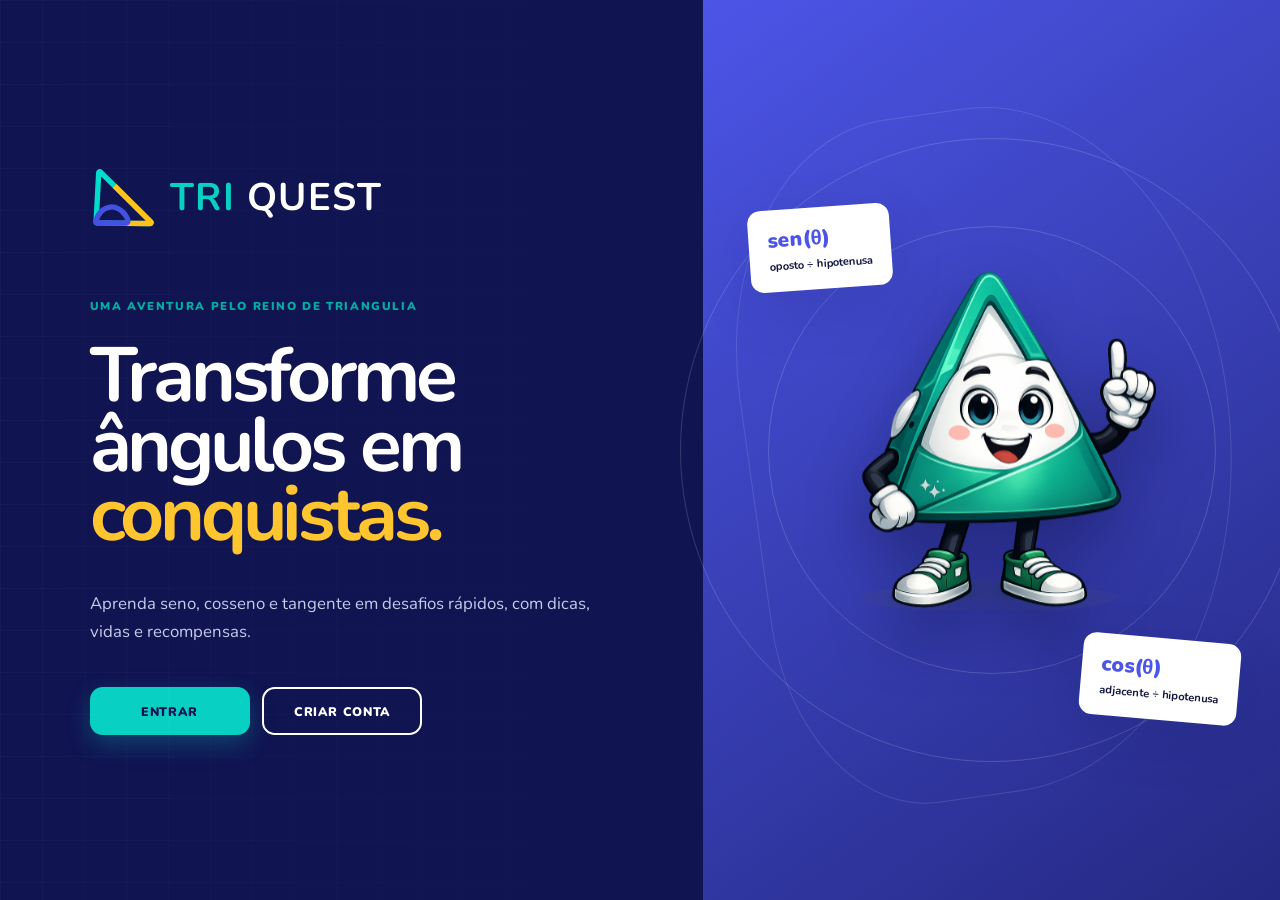
==== index.html @ 1387e1e5 "feat: add main application pages and functionality for TriQuest - Created `entrar.html` for user log" ====
<!doctype html>
<html lang="pt-BR">
  <head>
    <meta charset="utf-8">
    <meta name="viewport" content="width=device-width,initial-scale=1,viewport-fit=cover">
    <meta name="theme-color" content="#101451">
    <meta name="description" content="TriQuest — aprenda razões trigonométricas jogando.">
    <title>
      TriQuest — Trigonometria com diversão
    </title>
    <link rel="icon" href="assets/logo.svg" type="image/svg+xml">
    <link rel="preconnect" href="https://fonts.googleapis.com">
    <link rel="preconnect" href="https://fonts.gstatic.com" crossorigin>
    <link href="https://fonts.googleapis.com/css2?family=Nunito:wght@400;600;700;800;900&display=swap" rel="stylesheet">
    <link rel="stylesheet" href="css/styles.css">
  </head>
  <body class="page-landing">
    <a class="skip-link" href="#conteudo">
      Pular para o conteúdo
    </a>
    <main id="conteudo" class="landing-shell">
      <section class="landing-copy">
        <div class="landing-brand">
          <img src="assets/logo.svg" alt="Símbolo triangular do TriQuest">
          <h1>
            <span>
              TRI
            </span>
            QUEST
          </h1>
        </div>
        <p class="eyebrow">
          Uma aventura pelo Reino de Triangulia
        </p>
        <h2>
          Transforme ângulos em
          <em>
            conquistas.
          </em>
        </h2>
        <p class="landing-description">
          Aprenda seno, cosseno e tangente em desafios rápidos, com dicas, vidas e recompensas.
        </p>
        <div class="landing-actions">
          <a class="button button-primary" href="entrar.html">
            Entrar
          </a>
          <a class="button button-secondary" href="cadastro.html">
            Criar conta
          </a>
        </div>
      </section>
      <aside class="landing-preview" aria-label="Prévia do jogo">
        <div class="orbit orbit-one">
        </div>
        <div class="orbit orbit-two">
        </div>
        <img src="assets/mascote_apontando.svg" alt="Mascote triangular do TriQuest apontando">
        <div class="formula-card">
          <span>
            sen(θ)
          </span>
          <b>
            oposto ÷ hipotenusa
          </b>
        </div>
        <div class="formula-card formula-card-alt">
          <span>
            cos(θ)
          </span>
          <b>
            adjacente ÷ hipotenusa
          </b>
        </div>
      </aside>
    </main>
    <div id="toast" class="toast" role="status" aria-live="polite" hidden>
    </div>
    <script src="js/api.js">
    </script>
    <script src="js/game-engine.js">
    </script>
    <script src="js/app.js" defer>
    </script>
  </body>
</html>
---- css/styles.css ----
:root {
  --navy: #101451;
  --navy-2: #171c69;
  --ink: #111742;
  --teal: #08d1c4;
  --teal-dark: #04aca3;
  --indigo: #4c55e7;
  --gold: #ffc52f;
  --coral: #ff6578;
  --paper: #f3f6fb;
  --white: #fff;
  --muted: #68708f;
  --line: #dfe4ef;
  --shadow: 0 18px 55px rgba(13,20,81,.13);
  --radius: 1.25rem;
  --ease: 220ms cubic-bezier(.2,.8,.2,1);
}
* {
  box-sizing: border-box;
}

html {
  font-size: 16px;
  scroll-behavior: smooth;
}

body {
  margin: 0;
  min-height: 100dvh;
  font-family: "Nunito",sans-serif;
  color: var(--ink);
  background: var(--paper);
}

button,
input {
  font: inherit;
}

a {
  color: inherit;
}

img {
  display: block;
  max-width: 100%;
}

button,
a {
  -webkit-tap-highlight-color: transparent;
}

.skip-link {
  position: fixed;
  top: -4rem;
  left: 1rem;
  z-index: 20;
  background: #fff;
  padding: .75rem 1rem;
  border-radius: .5rem;
}

.skip-link:focus {
  top: 1rem;
}

:focus-visible {
  outline: 3px solid var(--gold);
  outline-offset: 3px;
}

.eyebrow {
  text-transform: uppercase;
  letter-spacing: .14em;
  font-size: .72rem;
  font-weight: 900;
  color: var(--teal-dark);
}

.button {
  min-height: 3rem;
  border: 0;
  border-radius: .8rem;
  padding: .82rem 1.4rem;
  display: inline-flex;
  align-items: center;
  justify-content: center;
  gap: .55rem;
  text-decoration: none;
  text-transform: uppercase;
  letter-spacing: .05em;
  font-size: .78rem;
  font-weight: 900;
  cursor: pointer;
  transition: transform var(--ease),box-shadow var(--ease),background var(--ease);
}

.button:hover {
  transform: translateY(-2px);
}

.button:active {
  transform: translateY(1px) scale(.985);
}

.button:disabled {
  opacity: .48;
  cursor: not-allowed;
  transform: none;
}

.button-primary {
  background: var(--teal);
  color: var(--navy);
  box-shadow: 0 9px 25px rgba(8,209,196,.25);
}

.button-primary:hover {
  background: #20ded2;
  box-shadow: 0 13px 30px rgba(8,209,196,.32);
}

.button-secondary {
  border: 2px solid currentColor;
  background: transparent;
  color: inherit;
}

.button-light {
  background: #fff;
  color: var(--indigo);
}

.site-header {
  height: 4.75rem;
  background: var(--navy);
  color: #fff;
  padding: 0 clamp(1rem,4vw,4.5rem);
  display: flex;
  align-items: center;
  justify-content: space-between;
  position: relative;
  z-index: 5;
}

.brand,
.auth-brand {
  display: flex;
  align-items: center;
  gap: .55rem;
  text-decoration: none;
  font-size: 1.08rem;
  font-weight: 900;
  letter-spacing: .03em;
}

.brand img {
  width: 2.3rem;
}

.brand span {
  color: var(--teal);
}

.brand b {
  color: #fff;
}

.desktop-nav {
  display: flex;
  align-items: center;
  gap: .4rem;
}

.desktop-nav a {
  padding: .7rem 1rem;
  text-decoration: none;
  border-radius: .7rem;
  color: #cdd2f3;
  font-weight: 800;
  font-size: .86rem;
}

.desktop-nav a:hover,
.desktop-nav a.active {
  background: rgba(255,255,255,.1);
  color: #fff;
}

.header-actions {
  display: flex;
  gap: .65rem;
  align-items: center;
}

.user-chip {
  font-size: .8rem;
  font-weight: 800;
  background: rgba(255,255,255,.1);
  padding: .55rem .8rem;
  border-radius: .65rem;
}

.icon-button {
  width: 2.4rem;
  height: 2.4rem;
  border: 0;
  border-radius: .65rem;
  color: #fff;
  background: rgba(255,255,255,.1);
  cursor: pointer;
}

.mobile-nav {
  display: none;
}
/* landing */
.page-landing {
  background: var(--navy);
  color: #fff;
}

.landing-shell {
  min-height: 100dvh;
  display: grid;
  grid-template-columns: minmax(0,1fr) minmax(28rem,.82fr);
  overflow: hidden;
}

.landing-copy {
  padding: clamp(2rem,7vw,8rem);
  display: flex;
  flex-direction: column;
  justify-content: center;
  align-items: flex-start;
  position: relative;
}

.landing-copy:before {
  content: "";
  position: absolute;
  inset: 0;
  background-image: linear-gradient(rgba(255,255,255,.025) 1px,transparent 1px),linear-gradient(90deg,rgba(255,255,255,.025) 1px,transparent 1px);
  background-size: 42px 42px;
  mask-image: linear-gradient(to right,#000,transparent);
  pointer-events: none;
}

.landing-brand {
  display: flex;
  align-items: center;
  gap: 1rem;
  margin-bottom: 3.5rem;
}

.landing-brand img {
  width: 4rem;
}

.landing-brand h1 {
  font-size: clamp(1.8rem,3vw,2.65rem);
  margin: 0;
  letter-spacing: .04em;
}

.landing-brand h1 span {
  color: var(--teal);
}

.landing-copy h2 {
  font-size: clamp(3rem,6vw,6.6rem);
  line-height: .9;
  letter-spacing: -.055em;
  max-width: 11ch;
  margin: 1rem 0 1.5rem;
  text-wrap: balance;
}

.landing-copy h2 em {
  font-style: normal;
  color: var(--gold);
}

.landing-description {
  color: #c6cbea;
  max-width: 35rem;
  line-height: 1.7;
  font-size: 1.05rem;
}

.landing-actions {
  display: flex;
  gap: .8rem;
  margin-top: 1.5rem;
}

.landing-actions .button {
  min-width: 10rem;
}

.landing-preview {
  position: relative;
  background: linear-gradient(145deg,var(--indigo),#242982);
  display: flex;
  align-items: center;
  justify-content: center;
  isolation: isolate;
}

.landing-preview:after {
  content: "";
  position: absolute;
  inset: 12% 8%;
  border: 1px solid rgba(255,255,255,.12);
  border-radius: 45% 55% 65% 35%;
  transform: rotate(-8deg);
  z-index: -1;
}

.landing-preview>img {
  width: min(72%,38rem);
  filter: drop-shadow(0 28px 30px rgba(4,7,40,.35));
  animation: float 4s ease-in-out infinite;
}

.orbit {
  position: absolute;
  border: 1px solid rgba(255,255,255,.16);
  border-radius: 50%;
  width: 28rem;
  height: 28rem;
}

.orbit-two {
  width: 39rem;
  height: 39rem;
}

.formula-card {
  position: absolute;
  left: 8%;
  top: 23%;
  padding: 1rem 1.2rem;
  background: #fff;
  color: var(--ink);
  border-radius: .8rem;
  box-shadow: var(--shadow);
  transform: rotate(-4deg);
}

.formula-card span {
  display: block;
  color: var(--indigo);
  font-weight: 900;
  font-size: 1.3rem;
}

.formula-card b {
  font-size: .7rem;
}

.formula-card-alt {
  left: auto;
  right: 7%;
  top: auto;
  bottom: 20%;
  transform: rotate(5deg);
}

@keyframes float {
  50% {
    transform: translateY(-12px);
  }
}
/* auth */
.page-login,
.page-signup {
  background: var(--navy);
}

.auth-shell {
  min-height: 100dvh;
  display: grid;
  grid-template-columns: minmax(0,1fr) minmax(22rem,.7fr);
  align-items: center;
  padding: clamp(1.25rem,5vw,5rem);
  gap: clamp(2rem,6vw,7rem);
  color: #fff;
  position: relative;
}

.auth-brand {
  position: absolute;
  top: 2rem;
  left: clamp(1.25rem,5vw,5rem);
}

.auth-brand img {
  width: 2.7rem;
}

.auth-brand span {
  color: var(--teal);
}

.auth-brand b {
  color: #fff;
}

.auth-card {
  width: min(100%,34rem);
  margin: auto;
  background: #fff;
  color: var(--ink);
  padding: clamp(1.5rem,4vw,3.2rem);
  border-radius: 1.5rem;
  box-shadow: 0 30px 70px rgba(3,6,35,.35);
}

.auth-heading h1 {
  font-size: clamp(2rem,4vw,3.25rem);
  letter-spacing: -.04em;
  margin: .5rem 0;
}

.auth-heading p {
  color: var(--muted);
  line-height: 1.6;
}

.auth-card form {
  display: grid;
  gap: 1rem;
  margin-top: 2rem;
}

.auth-card label {
  display: grid;
  gap: .4rem;
  font-size: .8rem;
  font-weight: 900;
}

.auth-card input {
  width: 100%;
  min-height: 3.25rem;
  padding: .8rem 1rem;
  border: 2px solid var(--line);
  border-radius: .75rem;
  outline: none;
  color: var(--ink);
}

.auth-card input:focus {
  border-color: var(--teal-dark);
  box-shadow: 0 0 0 4px rgba(8,209,196,.11);
}

.auth-card form .button {
  width: 100%;
  margin-top: .3rem;
}

.form-message {
  min-height: 1.2rem;
  margin: 0;
  color: #d83a53;
  font-size: .8rem;
  font-weight: 700;
}

.form-message.success {
  color: #087e77;
}

.auth-switch {
  text-align: center;
  color: var(--muted);
  font-size: .88rem;
  margin: 1.4rem 0 0;
}

.auth-switch a {
  color: var(--indigo);
  font-weight: 900;
}

.button-loader {
  width: 1rem;
  height: 1rem;
  border: 2px solid currentColor;
  border-right-color: transparent;
  border-radius: 50%;
  animation: spin .7s linear infinite;
}

@keyframes spin {
  to {
    transform: rotate(360deg);
  }
}

.auth-art {
  text-align: center;
  max-width: 28rem;
  justify-self: center;
}

.auth-art img {
  height: min(50vh,30rem);
  margin: auto;
  filter: drop-shadow(0 24px 30px rgba(0,0,0,.25));
}

.auth-art p {
  color: #cbd0ee;
  font-weight: 700;
}
/* dashboard */
.app-shell {
  min-height: 100dvh;
}

.dashboard {
  max-width: 92rem;
  margin: auto;
  padding: clamp(1.2rem,3vw,3rem);
  display: grid;
  grid-template-columns: minmax(0,1.7fr) minmax(20rem,.72fr);
  grid-template-areas: "hero side" "themes side";
  gap: clamp(1.2rem,2vw,2rem);
}

.hero-panel {
  grid-area: hero;
  min-height: 20rem;
  background: var(--navy);
  color: #fff;
  border-radius: 1.5rem;
  padding: clamp(1.8rem,4vw,4rem);
  display: flex;
  align-items: center;
  position: relative;
  overflow: hidden;
}

.hero-panel>div:first-child {
  position: relative;
  z-index: 2;
}

.hero-panel h1 {
  font-size: clamp(2.2rem,4vw,4.5rem);
  line-height: 1;
  margin: .65rem 0;
  letter-spacing: -.045em;
}

.hero-panel p {
  color: #cbd0ee;
  font-size: 1.05rem;
}

.hero-panel img {
  position: absolute;
  right: 4%;
  bottom: -12%;
  height: 115%;
  z-index: 1;
  filter: drop-shadow(0 20px 22px rgba(0,0,0,.25));
}

.hero-shape {
  position: absolute;
  right: -8%;
  top: -40%;
  width: 50%;
  aspect-ratio: 1;
  border-radius: 50%;
  background: var(--indigo);
  opacity: .65;
}

.play-button {
  margin-top: 1.2rem;
}

.themes-section {
  grid-area: themes;
}

.section-heading {
  display: flex;
  justify-content: space-between;
  align-items: end;
  margin: .7rem 0 1.1rem;
}

.section-heading h2 {
  font-size: 1.7rem;
  margin: .3rem 0 0;
}

.section-heading a {
  font-size: .8rem;
  color: var(--indigo);
  font-weight: 900;
}

.theme-grid {
  display: grid;
  grid-template-columns: repeat(2,minmax(0,1fr));
  gap: 1rem;
}

.theme-card {
  --accent: var(--indigo);
  text-decoration: none;
  background: #fff;
  border-radius: 1rem;
  padding: 1.25rem;
  display: grid;
  grid-template-columns: auto 1fr;
  gap: 1rem;
  align-items: center;
  box-shadow: 0 6px 20px rgba(13,20,81,.07);
  transition: transform var(--ease),box-shadow var(--ease);
}

.theme-card:hover {
  transform: translateY(-4px);
  box-shadow: var(--shadow);
}

.theme-card.teal {
  --accent: var(--teal-dark);
}

.theme-card.gold {
  --accent: #e7a800;
}

.theme-card.coral {
  --accent: var(--coral);
}

.triangle-icon {
  font-size: 2.4rem;
  color: var(--accent);
  width: 3.8rem;
  height: 3.8rem;
  display: grid;
  place-items: center;
  background: color-mix(in srgb,var(--accent) 10%,white);
  border-radius: .8rem;
}

.theme-card h3 {
  margin: 0;
  font-size: 1rem;
}

.theme-card p {
  margin: .2rem 0;
  color: var(--muted);
  font-size: .78rem;
}

.progress {
  height: .4rem;
  background: #e2e6f0;
  border-radius: 10rem;
  overflow: hidden;
}

.theme-card .progress {
  grid-column: 1/-1;
}

.progress i {
  display: block;
  height: 100%;
  width: var(--progress,0);
  background: var(--accent,var(--teal));
  border-radius: inherit;
}

.dashboard-side {
  grid-area: side;
  display: flex;
  flex-direction: column;
  gap: 1rem;
}

.daily-card {
  flex: 1;
  background: var(--indigo);
  color: #fff;
  border-radius: 1.5rem;
  padding: 2rem;
  display: flex;
  flex-direction: column;
  justify-content: space-between;
  overflow: hidden;
}

.daily-card h2 {
  font-size: 2rem;
  margin: .5rem 0;
}

.daily-card p {
  color: #e1e3ff;
  line-height: 1.6;
}

.daily-card img {
  width: 75%;
  max-height: 14rem;
  object-fit: contain;
  align-self: center;
  margin-top: 1rem;
}

.stats-card {
  background: #fff;
  border-radius: 1.3rem;
  padding: 1.5rem;
  box-shadow: 0 6px 20px rgba(13,20,81,.06);
}

.stats-row {
  display: grid;
  grid-template-columns: repeat(3,1fr);
  margin-top: 1rem;
}

.stats-row div {
  display: grid;
  text-align: center;
  border-right: 1px solid var(--line);
}

.stats-row div:last-child {
  border: 0;
}

.stats-row b {
  font-size: 1.25rem;
}

.stats-row span {
  font-size: .68rem;
  color: var(--muted);
}
/* quiz */
.quiz-app {
  background: var(--navy);
}

.quiz-layout {
  max-width: 100rem;
  margin: auto;
  min-height: calc(100dvh - 4.75rem);
  display: grid;
  grid-template-columns: 15rem minmax(28rem,46rem) minmax(15rem,20rem);
  justify-content: center;
  gap: clamp(1rem,3vw,3rem);
  padding: 2rem clamp(1rem,3vw,3rem);
  color: #fff;
}

.quiz-map,
.quiz-help {
  padding: 1rem 0;
}

.quiz-map h2,
.quiz-help h2 {
  font-size: 1.35rem;
}

.map-progress {
  position: absolute;
  margin: 4.4rem 0 0 1rem;
  width: 2px;
  height: calc(100% - 10rem);
  background: rgba(255,255,255,.13);
}

.map-progress i {
  display: block;
  width: 100%;
  height: 0;
  background: var(--teal);
}

.quiz-map {
  position: relative;
}

.quiz-map ol {
  list-style: none;
  padding: 0;
  margin: 1.5rem 0;
  display: grid;
  gap: .55rem;
}

.quiz-map li {
  display: flex;
  align-items: center;
  gap: .7rem;
  color: #8188b9;
  font-size: .75rem;
  text-transform: capitalize;
}

.quiz-map li span {
  width: 2rem;
  height: 2rem;
  display: grid;
  place-items: center;
  border: 2px solid #343a7a;
  border-radius: 50%;
  background: var(--navy);
  z-index: 1;
  font-weight: 900;
}

.quiz-map li.done,
.quiz-map li.current {
  color: #fff;
}

.quiz-map li.done span {
  background: var(--teal);
  color: var(--navy);
  border-color: var(--teal);
}

.quiz-map li.current span {
  border-color: var(--gold);
  color: var(--gold);
}

.quiz-map>a {
  font-size: .8rem;
  color: #aeb4db;
}

.quiz-stage {
  display: flex;
  flex-direction: column;
  gap: 1rem;
}

.quiz-status {
  display: grid;
  grid-template-columns: 1fr auto;
  align-items: center;
  gap: 1rem;
}

.quiz-status>div {
  display: grid;
  gap: .45rem;
}

.quiz-status>div>span {
  font-size: .78rem;
  font-weight: 800;
}

.lives {
  background: rgba(255,255,255,.08);
  padding: .6rem .8rem;
  border-radius: .7rem;
  color: var(--coral);
  white-space: nowrap;
}

.lives b {
  margin-left: .3rem;
  color: #fff;
  font-size: .75rem;
}

.back-mobile {
  display: none;
}

.question-card {
  background: #fff;
  color: var(--ink);
  min-height: 12rem;
  border-radius: 1.25rem;
  padding: clamp(1.4rem,3vw,2.4rem);
  display: grid;
  grid-template-columns: minmax(0,1fr) 10rem;
  align-items: center;
  gap: 2rem;
  box-shadow: 0 14px 45px rgba(0,0,0,.2);
}

.question-topic {
  color: var(--indigo);
  text-transform: uppercase;
  letter-spacing: .12em;
  font-size: .7rem;
  font-weight: 900;
}

.question-card h1 {
  font-size: clamp(1.1rem,2vw,1.55rem);
  line-height: 1.45;
  margin: .5rem 0;
}

.question-visual {
  width: 9rem;
  height: 7rem;
  position: relative;
  border-bottom: 3px solid var(--indigo);
  border-right: 3px solid var(--indigo);
  clip-path: polygon(0 100%,100% 0,100% 100%);
}

.question-visual:before {
  content: "";
  position: absolute;
  width: 145%;
  height: 3px;
  background: var(--indigo);
  transform: rotate(-38deg);
  transform-origin: left;
  bottom: 0;
}

.options {
  display: grid;
  gap: .75rem;
}

.option {
  width: 100%;
  min-height: 4.2rem;
  border: 2px solid transparent;
  background: #fff;
  border-radius: 1rem;
  padding: .7rem 1rem;
  display: grid;
  grid-template-columns: 2.3rem 1fr auto;
  align-items: center;
  gap: 1rem;
  text-align: left;
  color: var(--ink);
  cursor: pointer;
  box-shadow: 0 6px 14px rgba(2,5,40,.17);
  transition: transform var(--ease),border-color var(--ease);
}

.option:hover {
  transform: translateX(4px);
}

.option>b {
  width: 2.2rem;
  height: 2.2rem;
  display: grid;
  place-items: center;
  background: var(--indigo);
  color: #fff;
  border-radius: 50%;
}

.option:nth-child(2)>b {
  background: #8458d9;
}

.option:nth-child(3)>b {
  background: #f4b51e;
}

.option:nth-child(4)>b {
  background: var(--coral);
}

.option i {
  width: 1rem;
  height: 1rem;
  border: 1px solid #aab0c4;
  border-radius: 50%;
}

.option.selected {
  border-color: var(--teal);
}

.option.selected i {
  border: 4px solid var(--teal);
}

.hint-box {
  padding: 1rem;
  background: rgba(255,197,47,.12);
  border-left: 3px solid var(--gold);
  border-radius: .6rem;
  color: #e9ebff;
  font-size: .85rem;
}

.quiz-actions {
  display: grid;
  grid-template-columns: auto 1fr;
  gap: 1rem;
  margin-top: auto;
}

.button-hint {
  background: #fff;
  color: var(--ink);
}

.quiz-help {
  align-self: start;
  text-align: left;
}

.quiz-help img {
  height: 9rem;
  margin: auto;
}

.quiz-help p {
  font-size: .85rem;
  line-height: 1.6;
  color: #b9bee0;
}

.formula-note {
  display: grid;
  grid-template-columns: auto 1fr;
  gap: .5rem;
  margin-top: 1rem;
  padding: 1rem;
  background: rgba(255,255,255,.06);
  border-radius: .8rem;
  font-size: .68rem;
}

.formula-note b {
  color: var(--gold);
}
/* rules/results */
.rules-layout {
  max-width: 82rem;
  margin: auto;
  padding: clamp(2rem,5vw,5rem);
}

.rules-intro {
  max-width: 46rem;
}

.rules-intro h1 {
  font-size: clamp(3rem,6vw,6rem);
  letter-spacing: -.06em;
  line-height: .9;
  margin: .7rem 0 1.3rem;
}

.rules-intro p {
  font-size: 1.1rem;
  color: var(--muted);
  line-height: 1.7;
}

.rule-grid {
  display: grid;
  grid-template-columns: repeat(2,1fr);
  gap: 1rem;
  margin: 3rem 0;
}

.rule-grid article {
  background: #fff;
  padding: 2rem;
  border-radius: 1.1rem;
}

.rule-grid article>span {
  font-size: 2rem;
  font-weight: 900;
  color: var(--teal-dark);
}

.rule-grid h2 {
  margin: .7rem 0;
}

.rule-grid p {
  color: var(--muted);
  line-height: 1.75;
}

.worlds {
  background: var(--navy);
  color: #fff;
  border-radius: 1.5rem;
  padding: clamp(1.5rem,4vw,3rem);
}

.worlds>h2 {
  font-size: 2rem;
}

.worlds>div {
  display: grid;
  grid-template-columns: repeat(3,1fr);
  gap: 1rem;
}

.worlds article {
  padding: 1.2rem;
  border-left: 2px solid var(--teal);
}

.worlds article:nth-child(2) {
  border-color: var(--gold);
}

.worlds article:nth-child(3) {
  border-color: var(--coral);
}

.worlds b {
  font-size: .7rem;
  text-transform: uppercase;
  letter-spacing: .1em;
  color: var(--teal);
}

.worlds p {
  color: #bfc4e6;
  font-size: .85rem;
}

.rules-back {
  margin-top: 2rem;
}

.result-shell {
  min-height: 100dvh;
  background: var(--navy);
  display: grid;
  place-items: center;
  padding: 1.2rem;
}

.result-card {
  width: min(100%,52rem);
  min-height: min(44rem,90dvh);
  background: #fff;
  border-radius: 1.5rem;
  padding: clamp(1.5rem,5vw,4rem);
  display: flex;
  align-items: center;
  justify-content: center;
  flex-direction: column;
  text-align: center;
  position: relative;
  box-shadow: 0 30px 80px rgba(0,0,0,.3);
}

.result-back {
  position: absolute;
  top: 1.5rem;
  left: 1.5rem;
  color: var(--muted);
  font-size: .8rem;
  font-weight: 800;
}

.result-kicker {
  text-transform: uppercase;
  letter-spacing: .14em;
  font-size: .7rem;
  color: var(--teal-dark);
  font-weight: 900;
}

.result-card h1 {
  font-size: clamp(2.5rem,6vw,5rem);
  letter-spacing: -.05em;
  margin: .4rem;
}

.result-card img {
  height: clamp(10rem,30vh,17rem);
  margin: 1rem;
}

.result-card>p {
  color: var(--muted);
  margin: .4rem;
}

.result-card>strong {
  font-size: 2rem;
  color: var(--indigo);
}

.result-explanation {
  max-width: 38rem;
  line-height: 1.6;
}

.result-actions {
  display: flex;
  gap: .75rem;
  margin-top: 1.5rem;
}

.toast {
  position: fixed;
  z-index: 15;
  right: 1rem;
  bottom: 1rem;
  background: var(--ink);
  color: #fff;
  padding: 1rem 1.2rem;
  border-radius: .8rem;
  box-shadow: var(--shadow);
  font-size: .85rem;
}

@media(max-width:1100px) {
  .dashboard {
    grid-template-columns: 1fr;
    grid-template-areas: "hero" "themes" "side";
  }
  .dashboard-side {
    display: grid;
    grid-template-columns: 1.4fr 1fr;
  }
  .daily-card {
    flex-direction: row;
  }
  .daily-card img {
    width: 38%;
  }
  .quiz-layout {
    grid-template-columns: minmax(28rem,46rem) 17rem;
  }
  .quiz-map {
    display: none;
  }
  .landing-shell {
    grid-template-columns: 1fr .75fr;
  }
  .landing-copy {
    padding: 4rem;
  }
  .formula-card {
    display: none;
  }
}

@media(max-width:760px) {
  .site-header {
    height: 3.7rem;
    padding: .6rem .75rem;
  }
  .brand img {
    width: 1.9rem;
  }
  .brand span {
    font-size: .86rem;
  }
  .desktop-nav,.header-actions {
    display: none;
  }
  .mobile-nav {
    position: fixed;
    z-index: 8;
    bottom: max(.5rem,env(safe-area-inset-bottom));
    left: .5rem;
    right: .5rem;
    height: 4.1rem;
    background: #fff;
    display: grid;
    grid-template-columns: repeat(4,1fr);
    border-radius: .8rem;
    box-shadow: 0 6px 24px rgba(13,20,81,.22);
    overflow: hidden;
  }
  .mobile-nav a,.mobile-nav button {
    border: 0;
    background: transparent;
    text-decoration: none;
    display: flex;
    flex-direction: column;
    align-items: center;
    justify-content: center;
    gap: .12rem;
    font-size: .56rem;
    text-transform: uppercase;
    color: var(--muted);
  }
  .mobile-nav span {
    font-size: 1.2rem;
  }
  .mobile-nav .active {
    background: var(--navy);
    color: #fff;
  }
  .landing-shell {
    display: flex;
    min-height: 100dvh;
  }
  .landing-copy {
    width: 100%;
    align-items: center;
    text-align: center;
    padding: 2.3rem 1.5rem;
  }
  .landing-brand {
    flex-direction: column;
    gap: .7rem;
    margin: 0 0 2.2rem;
  }
  .landing-brand img {
    width: 7rem;
  }
  .landing-copy .eyebrow {
    display: none;
  }
  .landing-copy h2 {
    font-size: 2.25rem;
    line-height: 1.02;
  }
  .landing-description {
    font-size: .9rem;
  }
  .landing-actions {
    width: 100%;
    flex-direction: column;
  }
  .landing-actions .button {
    width: 100%;
  }
  .landing-preview {
    display: none;
  }
  .auth-shell {
    display: flex;
    align-items: center;
    padding: 5.5rem 1rem 1.5rem;
  }
  .auth-card {
    padding: 1.5rem;
  }
  .auth-art {
    display: none;
  }
  .auth-brand {
    top: 1.2rem;
    left: 1.2rem;
  }
  .dashboard {
    display: block;
    padding: 0 0 5.5rem;
  }
  .hero-panel {
    border-radius: 0;
    min-height: 14rem;
    padding: 1.5rem;
  }
  .hero-panel h1 {
    font-size: 2rem;
  }
  .hero-panel p {
    max-width: 14rem;
    font-size: .8rem;
  }
  .hero-panel img {
    height: 90%;
    right: 0;
  }
  .themes-section {
    padding: 1.2rem .7rem;
  }
  .theme-grid {
    grid-template-columns: repeat(2,1fr);
    gap: .7rem;
  }
  .theme-card {
    display: flex;
    flex-direction: column;
    align-items: flex-start;
    gap: .5rem;
    padding: .9rem;
  }
  .theme-card p {
    display: none;
  }
  .triangle-icon {
    width: 3rem;
    height: 3rem;
    font-size: 1.8rem;
  }
  .theme-card .progress {
    width: 100%;
  }
  .dashboard-side {
    display: block;
    padding: 0 .7rem;
  }
  .daily-card {
    padding: 1.3rem;
    flex-direction: row;
    margin-bottom: 1rem;
  }
  .daily-card h2 {
    font-size: 1.35rem;
  }
  .daily-card p {
    font-size: .72rem;
  }
  .daily-card img {
    width: 38%;
    object-fit: contain;
  }
  .stats-card {
    display: none;
  }
  .quiz-layout {
    display: block;
    padding: .8rem;
    min-height: calc(100dvh - 3.7rem);
  }
  .quiz-help {
    display: none;
  }
  .quiz-status {
    grid-template-columns: 2rem 1fr auto;
  }
  .back-mobile {
    display: block;
    text-decoration: none;
    font-size: 2rem;
    color: var(--teal);
  }
  .question-card {
    grid-template-columns: 1fr;
    min-height: 10rem;
    padding: 1.1rem;
  }
  .question-visual {
    display: none;
  }
  .question-card h1 {
    font-size: .95rem;
  }
  .option {
    min-height: 3.7rem;
    border-radius: .8rem;
  }
  .quiz-actions {
    position: sticky;
    bottom: .5rem;
  }
  .rules-layout {
    padding: 2rem 1rem 6rem;
  }
  .rules-intro h1 {
    font-size: 3rem;
  }
  .rule-grid,.worlds>div {
    grid-template-columns: 1fr;
  }
  .rule-grid {
    margin: 2rem 0;
  }
  .rule-grid article {
    padding: 1.3rem;
  }
  .result-shell {
    padding: .6rem;
  }
  .result-card {
    min-height: calc(100dvh - 1.2rem);
    border-radius: 1rem;
  }
  .result-actions {
    width: 100%;
    flex-direction: column;
  }
  .result-actions .button {
    width: 100%;
  }
}

@media(max-width:390px) {
  html {
    font-size: 15px;
  }
  .theme-grid {
    gap: .5rem;
  }
  .theme-card {
    padding: .75rem;
  }
  .quiz-layout {
    padding: .55rem;
  }
  .option {
    padding: .55rem .7rem;
    gap: .65rem;
  }
}

@media(min-width:1600px) {
  html {
    font-size: 18px;
  }
  .dashboard {
    max-width: 96rem;
  }
  .quiz-layout {
    max-width: 104rem;
  }
  .hero-panel {
    min-height: 22rem;
  }
}

@media(prefers-reduced-motion:reduce) {
  *,*:before,*:after {
    scroll-behavior: auto!important;
    animation: none!important;
    transition-duration: .01ms!important;
  }
}
/* Gameplay rounds and live mastery */
.progress i {
  transition: width .55s ease;
}

.mastery-label {
  grid-column: 1/-1;
  color: var(--muted);
  font-size: .68rem;
  font-weight: 800;
  text-align: right;
}

.quiz-layout {
  max-width: 82rem;
  grid-template-columns: 15rem minmax(28rem,52rem);
  gap: clamp(1rem,4vw,4rem);
}

.question-card {
  min-height: 10rem;
  display: flex;
  flex-direction: column;
  align-items: flex-start;
  justify-content: center;
  gap: .35rem;
}

.oracle-box {
  display: grid;
  grid-template-columns: 4.5rem 1fr;
  gap: 1rem;
  align-items: center;
  border-radius: .8rem;
}

.oracle-box[hidden] {
  display: none;
}

.oracle-box img {
  height: 4.5rem;
  filter: drop-shadow(0 8px 10px rgba(0,0,0,.2));
}

.oracle-box div {
  display: grid;
  gap: .35rem;
}

.oracle-box b {
  color: var(--gold);
}

.celebrate .result-card:before,
.celebrate .result-card:after {
  content: "✦";
  position: absolute;
  color: var(--gold);
  font-size: 3rem;
  animation: celebrate 1.4s ease-in-out infinite;
}

.celebrate .result-card:before {
  left: 12%;
  top: 20%;
}

.celebrate .result-card:after {
  right: 12%;
  top: 28%;
  animation-delay: .35s;
}

@keyframes celebrate {
  50% {
    transform: translateY(-12px) rotate(18deg);
    opacity: .55;
  }
}

@media(max-width:1100px) {
  .quiz-layout {
    grid-template-columns: minmax(28rem,52rem);
  }
}

@media(max-width:760px) {
  .quiz-layout {
    display: block;
  }
  .oracle-box {
    grid-template-columns: 3.5rem 1fr;
  }
  .oracle-box img {
    height: 3.5rem;
  }
  .mastery-label {
    width: 100%;
  }
}
/* Compact round map */
.quiz-map {
  position: sticky;
  top: 6.75rem;
  align-self: start;
  display: flex;
  flex-direction: column;
  gap: 1.25rem;
  padding: 1.25rem;
  border: 1px solid rgba(255,255,255,.09);
  border-radius: 1rem;
  background: rgba(255,255,255,.035);
  box-shadow: 0 18px 45px rgba(2,5,40,.18);
}

.quiz-map__heading h2 {
  margin: .45rem 0 0;
  line-height: 1.2;
}

.quiz-map__track {
  position: relative;
}

.quiz-map__track .map-progress {
  top: 1rem;
  bottom: 1rem;
  left: 1rem;
  height: auto;
  margin: 0;
}

.quiz-map__track ol {
  position: relative;
  margin: 0;
}

.quiz-map__back {
  display: flex;
  align-items: center;
  gap: .55rem;
  min-height: 2.75rem;
  padding: .72rem .85rem;
  border: 1px solid rgba(255,255,255,.1);
  border-radius: .7rem;
  background: rgba(255,255,255,.06);
  color: #e8eaff;
  text-decoration: none;
  font-size: .78rem;
  font-weight: 900;
  transition: background var(--ease),border-color var(--ease),transform var(--ease);
}

.quiz-map__back>span:first-child {
  color: var(--teal);
  font-size: 1rem;
  transition: transform var(--ease);
}

.quiz-map__back:hover {
  background: rgba(255,255,255,.11);
  border-color: rgba(255,255,255,.18);
  transform: translateY(-1px);
}

.quiz-map__back:hover>span:first-child {
  transform: translateX(-2px);
}

@media(max-width:1100px) {
  .quiz-map {
    display: none;
  }
}
/* Dashboard hierarchy: compact daily challenge and clearer progress */
.daily-card {
  flex: 0 0 auto;
  display: grid;
  grid-template-columns: minmax(0,1fr) 9.5rem;
  align-items: center;
  gap: .75rem;
  min-height: 18rem;
  padding: 1.6rem;
  text-align: left;
}

.daily-card>div {
  position: relative;
  z-index: 1;
}

.daily-card h2 {
  font-size: 1.65rem;
  margin: .4rem 0;
}

.daily-card p {
  max-width: 24ch;
  margin: .4rem 0 1.15rem;
  font-size: .86rem;
  line-height: 1.5;
}

.daily-card .button {
  min-height: 2.7rem;
  padding: .7rem 1rem;
  font-size: .7rem;
}

.daily-card img {
  width: 100%;
  max-height: 11.5rem;
  margin: 0;
  align-self: center;
  object-fit: contain;
  filter: none;
}

.stats-card {
  padding: 1.7rem;
  border-top: 4px solid var(--teal);
  box-shadow: 0 14px 34px rgba(13,20,81,.12);
}

.stats-card>.eyebrow {
  color: var(--indigo);
}

.stats-row {
  gap: .55rem;
  margin-top: 1.15rem;
}

.stats-row div {
  min-width: 0;
  padding: .75rem .35rem;
  border: 0;
  border-radius: .65rem;
  background: #f2f4fb;
}

.stats-row b {
  font-size: 1.45rem;
  color: var(--navy);
  font-variant-numeric: tabular-nums;
}

.stats-row span {
  margin-top: .15rem;
  font-weight: 800;
}

.theme-card .progress {
  height: .65rem;
  background: #d8ddeb;
  box-shadow: inset 0 1px 2px rgba(17,23,66,.12);
}

.theme-card .progress i {
  box-shadow: 0 0 0 1px color-mix(in srgb,var(--accent) 35%,transparent);
}

.mastery-label {
  color: #4f587c;
  font-size: .74rem;
  font-weight: 900;
}

@media(max-width:1100px) {
  .daily-card {
    grid-template-columns: minmax(0,1fr) 9rem;
    min-height: 15rem;
  }
  .daily-card img {
    width: 100%;
  }
}

@media(max-width:760px) {
  .daily-card {
    grid-template-columns: minmax(0,1fr) 7.5rem;
    min-height: 0;
    padding: 1.2rem;
  }
  .daily-card img {
    width: 100%;
  }
  .theme-card .progress {
    height: .6rem;
  }
}
/* Interaction locks and mobile progress visibility */
.option:disabled {
  cursor: default;
  transform: none;
}

@media(max-width:760px) {
  .stats-card {
    display: block;
    margin-bottom: .5rem;
  }
  .page-home .toast,.page-rules .toast {
    bottom: 5.25rem;
  }
}
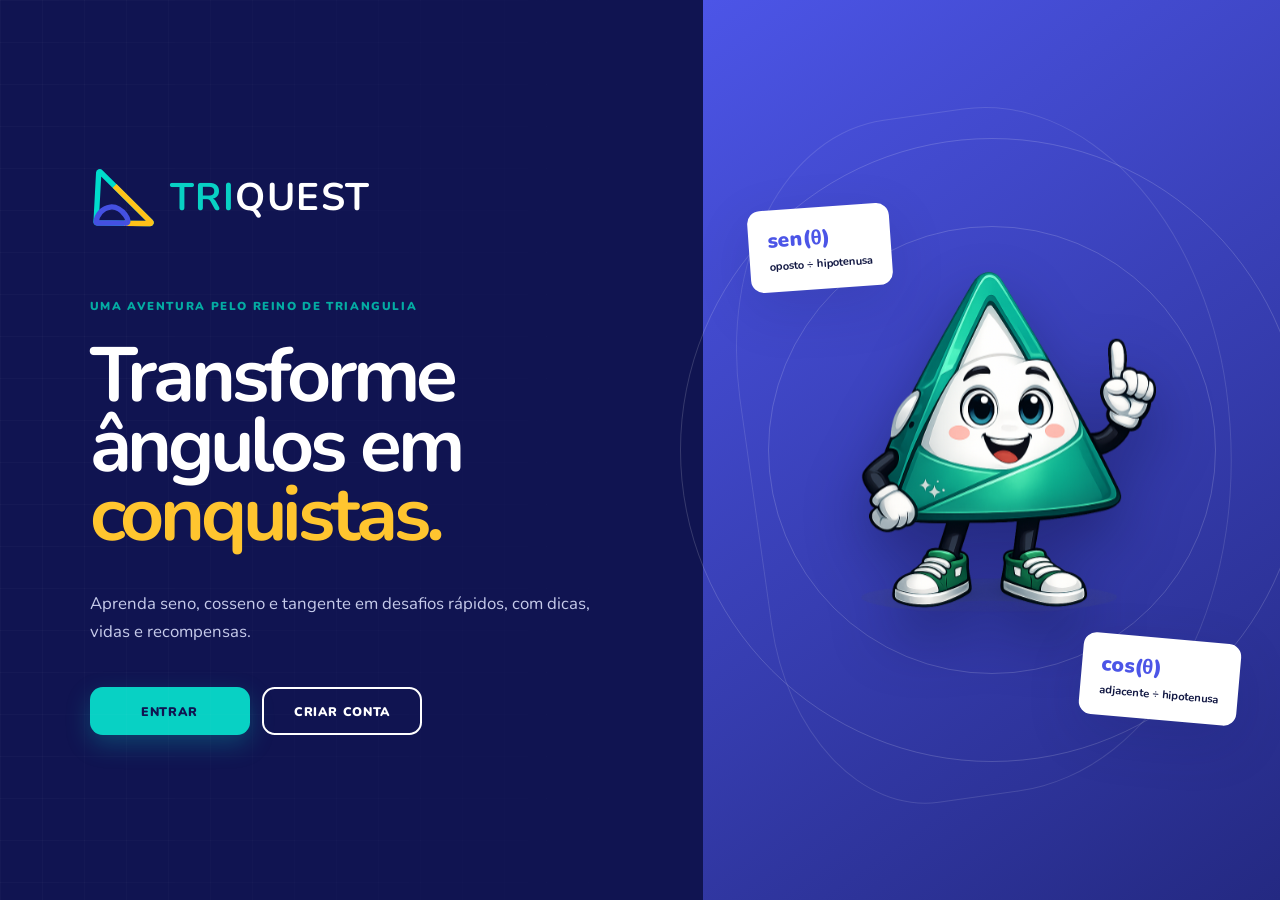
==== commit 56af9fdf: "refactor: simplificar a exibição do nome da marca TRIQUEST em várias páginas" ====
--- a/index.html
+++ b/index.html
@@ -22,12 +22,7 @@
       <section class="landing-copy">
         <div class="landing-brand">
           <img src="assets/logo.svg" alt="Símbolo triangular do TriQuest">
-          <h1>
-            <span>
-              TRI
-            </span>
-            QUEST
-          </h1>
+          <h1><span>TRI</span>QUEST</h1>
         </div>
         <p class="eyebrow">
           Uma aventura pelo Reino de Triangulia
--- a/css/styles.css
+++ b/css/styles.css
@@ -152,7 +152,7 @@
   text-decoration: none;
   font-size: 1.08rem;
   font-weight: 900;
-  letter-spacing: .03em;
+  letter-spacing: .03rem;
 }
 
 .brand img {
@@ -1380,6 +1380,7 @@
   }
   .hero-panel h1 {
     font-size: 2rem;
+    letter-spacing: .015em;
   }
   .hero-panel p {
     max-width: 14rem;
@@ -1388,6 +1389,7 @@
   .hero-panel img {
     height: 90%;
     right: 0;
+    bottom: -4%;
   }
   .themes-section {
     padding: 1.2rem .7rem;
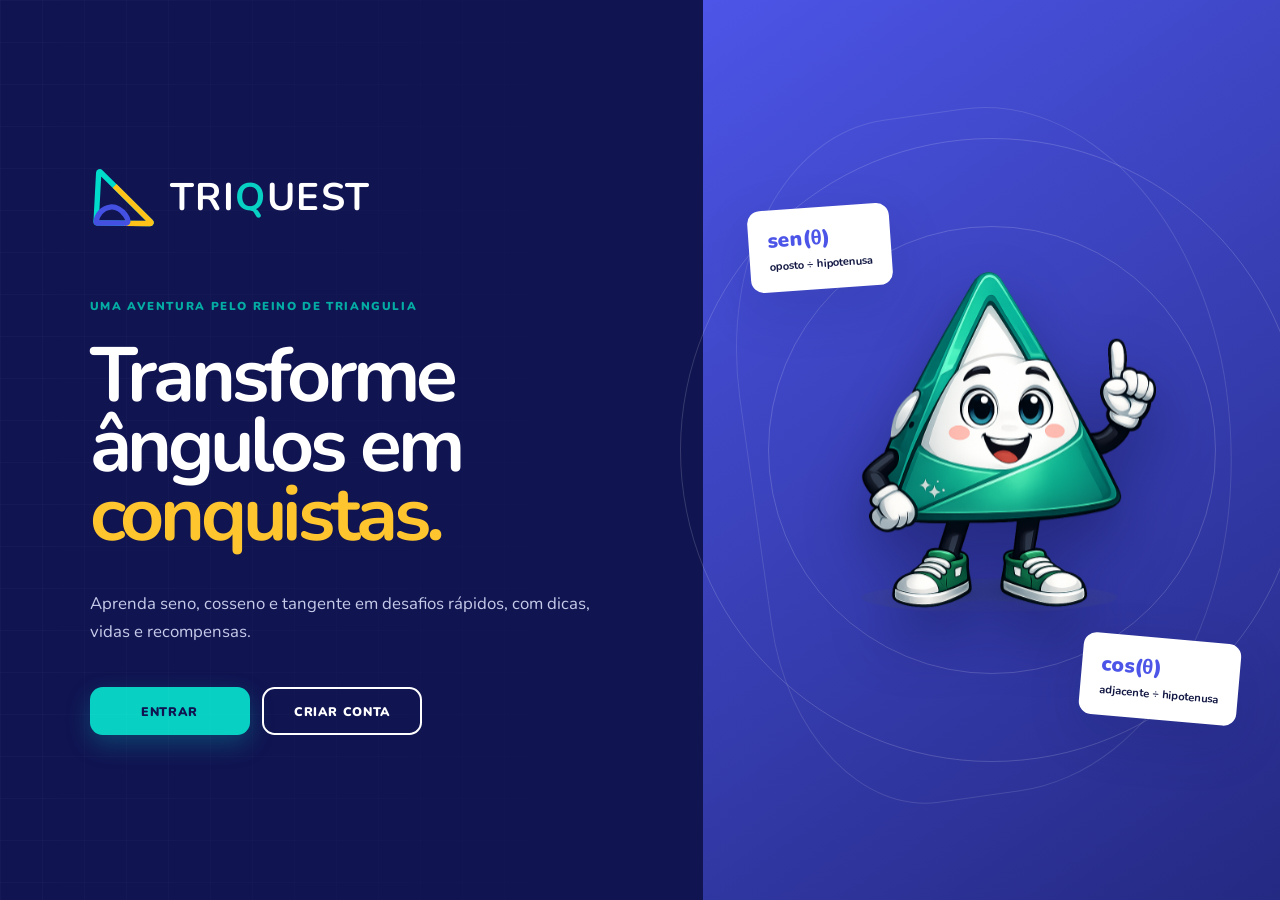
==== commit 458627b4: "fix: corrigir a exibição do nome da marca TRIQUEST no cabeçalho" ====
--- a/index.html
+++ b/index.html
@@ -22,7 +22,7 @@
       <section class="landing-copy">
         <div class="landing-brand">
           <img src="assets/logo.svg" alt="Símbolo triangular do TriQuest">
-          <h1><span>TRI</span>QUEST</h1>
+          <h1>TRI<span>Q</span>UEST</h1>
         </div>
         <p class="eyebrow">
           Uma aventura pelo Reino de Triangulia
